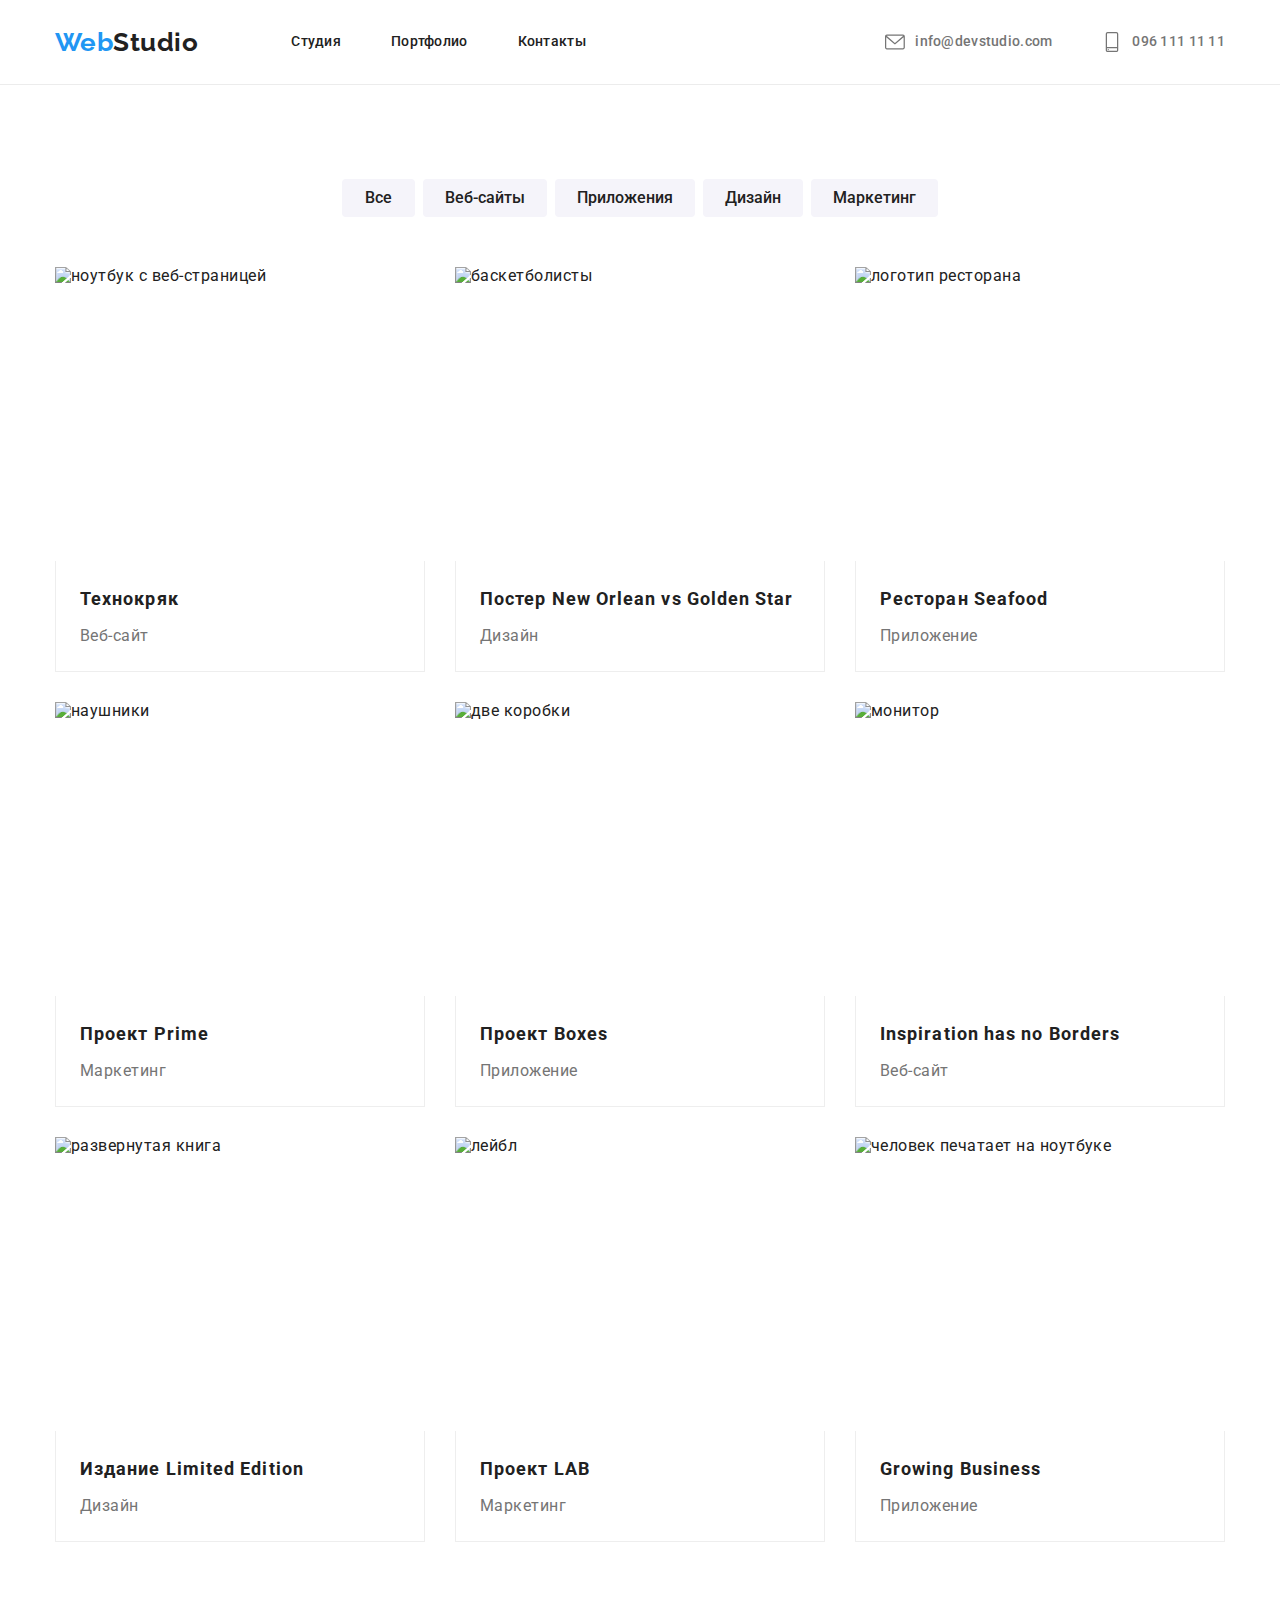
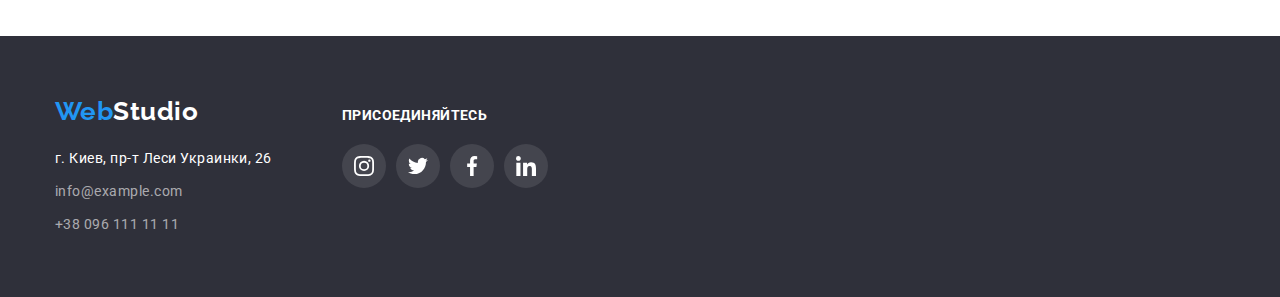
==== portfolio.html @ 80fe4517 "goit-markup-hw-04" ====
<!DOCTYPE html>
<html lang="ru">
    <head>
        <meta charset="UTF-8" />
        <meta name="viewport" content="width=device-width, initial-scale=1.0" />
        <title>Document</title>
        <link rel="preconnect" href="https://fonts.googleapis.com">
        <link rel="preconnect" href="https://fonts.gstatic.com" crossorigin>
        <link
            href="https://fonts.googleapis.com/css2?family=Raleway:wght@700&family=Roboto:wght@400;500;700;900&display=swap"
            rel="stylesheet">
        <link rel="stylesheet"
            href="https://cdnjs.cloudflare.com/ajax/libs/modern-normalize/1.1.0/modern-normalize.min.css">
        <link rel="stylesheet" href="./css/styles.css">
    </head>
    <body>
        <!-- Шапка сайта -->
        <header class="page-header">
            <div class="container header-nav">
                <a href="./index.html" lang="en" class="header-logo">Web<span class="black">Studio</span></a>
                <ul class="site-nav list">
                    <li class="item"><a href="./index.html" class="link">Студия</a></li>
                    <li class="item"><a href="./portfolio.html" class="link">Портфолио</a></li>
                    <li class="item"><a href="" class="link">Контакты</a></li>
                </ul>
                <nav class="contact">
                    <ul class="contact list">
                        <li class="item">
                            <a href="mailto:info@devstudio.com" lang="en" class="link">
                                <div class="envelope">
                                    <svg class="icon-envelope">
                                        <use href="./image/icons.svg#icon-envelope">
                                        </use>
                                    </svg>
                                    info@devstudio.com
                                </div>
                            </a>
                        </li>
                        <li class="item">
                            <a href="tel:+380961111111" class="link">
                                <div class="smartphone">
                                    <svg class="icon-smartphone">
                                        <use href="./image/icons.svg#icon-smartphone">
                                        </use>
                                    </svg>
                                    <span class="text">096 111 11 11</span>
                                </div>
                            </a>
                        </li>
                    </ul>
                </nav>
            </div>
        </header>
        <main>
            <!--Портфолио-->
            <section class="section portfolio">
                <div class="container">
                    <h1 class="visually-hidden">Наше портфолио</h1>
                    <ul class="list portfolio-nav">
                        <li class="item"><button type="button" class="button button-portfolio">Все</button></li>
                        <li class="item"><button type="button" class="button button-portfolio">Веб-сайты</button></li>
                        <li class="item"><button type="button" class="button button-portfolio">Приложения</button></li>
                        <li class="item"><button type="button" class="button button-portfolio">Дизайн</button></li>
                        <li class="item"><button type="button" class="button button-portfolio">Маркетинг</button></li>
                    </ul>
                    <ul class="list content-list">
                        <li class="item">
                            <a href="" class="link">
                                <img src="./image/Portfolio/laptop.jpg" alt="ноутбук с веб-страницей" width="370"
                                    height="294">
                                <div class="portfolio-border">
                                    <h3>Технокряк</h3>
                                    <p>Веб-сайт</p>
                                </div>
                            </a>
                        </li>
                        <li class="item">
                            <a href="" class="link">
                                <img src="./image/Portfolio/basketball.jpg" alt="баскетболисты" width="370" height="294">
                                <div class="portfolio-border">
                                    <h3>Постер <span lang="en">New Orlean vs Golden Star</span></h3>
                                    <p>Дизайн</p>
                                </div>
                            </a>
                        </li>
                        <li class="item">
                            <a href="" class="link">
                                <img src="./image/Portfolio/seafood.jpg" alt="логотип ресторана" width="370" height="294">
                                <div class="portfolio-border">
                                    <h3>Ресторан <span lang="en">Seafood</span></h3>
                                    <p>Приложение</p>
                                </div>
                            </a>
                        </li>
                        <li class="item">
                            <a href="" class="link">
                                <img src="./image/Portfolio/headphone.jpg" alt="наушники" width="370" height="294">
                                <div class="portfolio-border">
                                    <h3>Проект <span lang="en">Prime</span></h3>
                                    <p>Маркетинг</p>
                                </div>
                            </a>
                        </li>
                        <li class="item">
                            <a href="" class="link">
                                <img src="./image/Portfolio/boxes.jpg" alt="две коробки" width="370" height="294">
                                <div class="portfolio-border">
                                    <h3>Проект <span lang="en">Boxes</span></h3>
                                    <p>Приложение</p>
                                </div>
                            </a>
                        </li>
                        <li class="item">
                            <a href="" class="link">
                                <img src="./image/Portfolio/monitor.jpg" alt="монитор" width="370" height="294">
                                <div class="portfolio-border">
                                    <h3><span lang="en">Inspiration has no Borders</span></h3>
                                    <p>Веб-сайт</p>
                                </div>
                            </a>
                        </li>
                        <li class="item">
                            <a href="" class="link">
                                <img src="./image/Portfolio/book.jpg" alt="развернутая книга" width="370" height="294">
                                <div class="portfolio-border">
                                    <h3>Издание <span lang="en">Limited Edition</span></h3>
                                    <p>Дизайн</p>
                                </div>
                            </a>
                        </li>
                        <li class="item">
                            <a href="" class="link">
                                <img src="./image/Portfolio/label.jpg" alt="лейбл" width="370" height="294">
                                <div class="portfolio-border">
                                    <h3>Проект <span lang="en">LAB</span></h3>
                                    <p>Маркетинг</p>
                                </div>
                            </a>
                        </li>
                        <li class="item">
                            <a href="" class="link">
                                <img src="./image/Portfolio/laptop-hand.jpg" alt="человек печатает на ноутбуке" width="370"
                                    height="294">
                                <div class="portfolio-border">
                                    <h3><span lang="en">Growing Business</span></h3>
                                    <p>Приложение</p>
                                </div>
                            </a>
                        </li>
                    </ul>
                </div>
            </section>
        </main>
    </body>
    <!--Футер-->
    <footer class="footer">
        <div class="container">
            <div class="footer-adress">
                <a href="" lang="en" class="footer-logo">Web<span class="white">Studio</span></a>
                <address class="footer-adress">
                    <ul class="list footer-list">                            <li class="item"><a href="" class="map"> г. Киев, пр-т Леси Украинки, 26 </a></li>
                        <li class="item"><a href="mailto:info@example.com" lang="en" class="nav">info@example.com</a></li>
                        <li class="item"><a href="tel:+380961111111" class="nav">+38 096 111 11 11</a></li>
                    </ul>
                </address>
            </div>
            <div class="footer-join">
                <h2 class="join-title">присоединяйтесь</h2>
                <ul class="list join-list">
                    <li class="item">
                        <a href="" class="link">
                            <svg class="join-social">
                                <use href="./image/icons.svg#icon-instagram">
                                </use>
                            </svg>
                        </a>
                    </li>
                    <li class="item">
                        <a href="" class="link">
                            <svg class="join-social">
                                <use href="./image/icons.svg#icon-twitter">
                                </use>
                            </svg>
                        </a>
                    </li>
                    <li class="item">
                        <a href="" class="link">
                            <svg class="join-social">
                                <use href="./image/icons.svg#icon-facebook">
                                </use>
                             </svg>
                        </a>
                    </li>
                    <li class="item">
                        <a href="" class="link">
                            <svg class="join-social">
                                <use href="./image/icons.svg#icon-linkedin">
                                </use>
                            </svg>
                        </a>
                    </li>
                </ul>
            </div>
        </div>
    </footer>
</html>
---- css/styles.css ----
:root {
  --primary-text-color: #212121;
  --secondary-text-color: #757575;
  --logo-color: #2196f3;
  --header-background-color: #ffffff;
  --benefits-background-color: #ffffff;
  --team-background-color: #f5f4fa;
  --footer-background-color: #2f303a;
  --accent-color: #2196f3;
  --footer-nav-color: rgba(255, 255, 255, 0.6);
  --button-color: #ffffff;
  --button-background-color: #2196f3;
  /*страница портфолио*/
  --button-back-portfolio-first: #f5f4fa;
  --button-col-portfolio-first: #212121;
  --button-back-portfolio-second: #2196f3;
  --button-col-portfolio-second: #ffffff;
}

/*сбросить точки в списках*/
.list {
  padding: 0;
  margin: 0;
  list-style: none;
}

body {
  font-family: roboto, raleway sans-serif;
  letter-spacing: 0.03em;

  color: var(--primary-text-color);
  background-color: var(--benefits-background-color);
}

h2 {
  font-weight: 700;
  font-size: 36px;
  line-height: 1.16;
  text-align: center;
}

img {
  display: block;
  height: auto;
  max-width: 100%;
}

svg {
  fill: currentColor;
}

.icon {
  fill: currentColor;
}

.visually-hidden {
  position: absolute;
  white-space: nowrap;
  width: 1px;
  height: 1px;
  overflow: hidden;
  border: 0;
  padding: 0;
  clip: rect(0 0 0 0);
  clip-path: inset(50%);
  margin: -1px;
}

.container {
  width: 1200px;
  padding-left: 15px;
  padding-right: 15px;
  margin-left: auto;
  margin-right: auto;
}

/*ХЕДЕР*/

.page-header {
  border-bottom: 1px solid #ececec;
  background-color: var(--header-background-color);
}

.header-nav {
  display: flex;
  align-items: center;
}

.header-logo {
  margin-right: 93px;

  font-family: Raleway;
  font-weight: 700;
  font-size: 26px;
  line-height: 1.19;

  color: var(--logo-color);
  text-decoration: none;
}

.black {
  color: #212121;
}

.white {
  color: #ffffff;
}

.site-nav {
  display: flex;
}

.site-nav .item:not(:last-child) {
  margin-right: 50px;
}

.site-nav .link {
  display: block;
  padding-top: 32px;
  padding-bottom: 32px;

  font-weight: 500;
  font-size: 14px;
  line-height: 1.14;
  letter-spacing: 0.02em;

  color: var(--primary-text-color);
  text-decoration: none;
}

.site-nav .link:hover,
.site-nav .link:focus {
  color: var(--accent-color);
  text-decoration: none;
}

.contact {
  display: flex;
  margin-left: auto;
}

.contact .item:not(:last-child) {
  margin-right: 50px;
}

.contact .link {
  display: block;
  padding-top: 32px;
  padding-bottom: 32px;

  font-weight: 500;
  font-size: 14px;
  line-height: 1.14;
  letter-spacing: 0.02em;

  color: var(--secondary-text-color);
  text-decoration: none;
}

.contact .link:hover,
.contact .link:focus {
  color: var(--accent-color);
  text-decoration: none;
}

.contact .link:hover .icon-envelope,
.contact .link:focus .icon-envelope {
  fill: var(--accent-color);
}

.envelope {
  display: flex;
  align-items: center;
}

.icon-envelope {
  height: 20px;
  width: 20px;
  margin-right: 10px;
  object-position: initial;
}

.smartphone {
  display: flex;
  align-items: center;
}

.icon-smartphone {
  height: 20px;
  width: 20px;
  margin-right: 10px;
  object-position: initial;
}

.contact .link:hover .icon-smartphone,
.contact .link:focus .icon-smartphone {
  fill: var(--accent-color);
}

/*Герой*/

.hero {
  height: 600px;
  max-width: 1600px;
  margin-left: auto;
  margin-right: auto;
  padding-top: 200px;
  padding-bottom: 200px;

  text-align: center;

  background-color: #2f303a;
  background-image: linear-gradient(to right, rgba(47, 48, 58, 0.4), rgba(47, 48, 58, 0.4)),
    url(../image/main/hero.jpg);
  background-size: cover;
  background-position: center;
  background-repeat: no-repeat;
}

.hero-title {
  margin-top: 0;
  margin-bottom: 30;

  font-weight: 900;
  font-size: 44px;
  line-height: 1.36;

  letter-spacing: 0.06em;
  text-transform: uppercase;

  color: #ffffff;
}

.button {
  display: inline-block;
  min-width: 73px;
  border: 0px solid transparent;

  font-family: roboto, sans-serif;
  cursor: pointer;
  border-radius: 4px;

  text-align: center;
}

.hero-button {
  padding: 10px 32px;

  font-weight: 700;
  font-size: 16px;
  line-height: 1.88;
  letter-spacing: 0.06em;

  color: var(--button-color);
  background-color: var(--button-background-color);
}

/*чем мы занимаемся 1*/

.section {
  padding-top: 94px;
  padding-bottom: 94px;
}

.benefits {
}

.benefits-list {
  display: flex;
  flex-wrap: wrap;
}

.benefits-list .item {
  width: 270px;
  margin-right: 30px;
}

.benefits-list .item:last-child {
  margin-right: 0;
}

.benefits-icon {
  display: flex;
  justify-content: center;
  align-items: center;

  height: 120px;
  width: 270px;
  background-color: #f5f4fa;
}

.advertising {
  height: 70px;
  width: 70px;

  background-position: center;
}

.benefits-list .title {
  margin-top: 30px;
  margin-bottom: 10px;

  font-weight: 700;
  font-size: 14px;
  line-height: 1.14;
  text-transform: uppercase;
}

.benefits-list .text {
  margin-top: 0;
  margin-bottom: 0;

  font-size: 14px;
  line-height: 1.71;
  color: var(--secondary-text-color);
}

/*чем мы занимаемся 2*/

.specialization {
  padding-top: 0;
}

.specialization-title {
  margin-top: 0;
  margin-bottom: 50px;
}

.specialization-list {
  display: flex;
}

.specialization-list .item {
  margin-right: 30px;
}

.specialization-list .item:last-child {
  margin-right: 0;
}

/*наша команда*/

.team {
  background-color: var(--team-background-color);
}

.team-title {
  margin-top: 0;
  margin-bottom: 50px;
}

.team-list {
  display: flex;

  text-align: center;
}

.team-list .item {
  width: calc((100%-90px) / 4);
  margin-right: 30px;

  box-shadow: 0px 1px 3px rgba(0, 0, 0, 0.12), 0px 1px 1px rgba(0, 0, 0, 0.14),
    0px 2px 1px rgba(0, 0, 0, 0.2);
  border-radius: 0px 0px 4px 4px;

  background-color: #ffffff;
}

.team-list .item:last-child {
  margin-right: 0;
}

.team-border {
  padding-top: 30px;
  padding-bottom: 30px;
}

.team-list .item h3 {
  margin-top: 0;
  margin-bottom: 10px;

  font-weight: 500;
  font-size: 16px;
  line-height: 1.27;

  text-align: center;
}

.team-list .item p {
  margin-top: 0;
  margin-bottom: 0;
  padding-bottom: 16px;

  font-size: 16px;
  line-height: 1.19;

  text-align: center;

  color: var(--secondary-text-color);
}

.team-social {
  display: inline-flex;
}

.team-social .item {
  border-radius: 50%;

  box-shadow: none;
}

.team-social .item:not(:last-child) {
  margin-right: 10px;
}

.team-social .link {
  display: flex;
  justify-content: center;
  align-items: center;

  height: 44px;
  width: 44px;

  border-radius: 50%;

  cursor: pointer;
}

.team-social .link:hover,
.team-social .link:focus {
  background-color: var(--accent-color);
}

.team-social .link:hover .team-icon,
.team-social .link:focus .team-icon {
  fill: #ffffff;
}

.team-icon {
  height: 20px;
  width: 20px;
  fill: #afb1b8;
}

/*Постоянные клиенты*/

.customers-title {
  margin-top: 0;
  margin-bottom: 50px;

  letter-spacing: 0.03em;
}

.customers-list {
  display: flex;
}

.customers-list .item {
  margin-right: 30px;
  border-radius: 4px;
}

.customers-list .item:last-child {
  margin-right: 0;
}

.customers-list .link {
  display: flex;
  justify-content: center;
  align-items: center;

  height: 92px;
  width: 170px;

  border: 1px solid #afb1b8;
  box-sizing: border-box;
  border-radius: 4px;
}

.customers-list .link:hover,
.customers-list .link:focus {
  border-color: var(--accent-color);
}

.customers-list .link:hover .cliet-icon,
.customers-list .link:focus .cliet-icon {
  fill: var(--accent-color);
}

.cliet-icon {
  height: 60px;
  width: 106px;

  fill: #afb1b8;
}

/*ФУТЕР*/

.footer {
  padding-top: 60px;
  padding-bottom: 60px;

  background-color: var(--footer-background-color);
}

.footer .container {
  display: flex;
  align-items: baseline;
}

.footer-logo {
  display: block;
  margin-top: 0;
  margin-bottom: 20px;

  font-family: Raleway;
  font-weight: 700;
  font-size: 26px;
  line-height: 1.19;

  color: var(--logo-color);
  text-decoration: none;
}

.footer-adress {
  display: inline-block;
  font-size: 14px;
  line-height: 1.71;
  font-style: normal;
}

.footer-list .item:not(:last-child) {
  margin-bottom: 9px;
}

.footer-adress .map {
  margin-top: 0;

  color: #ffffff;
  text-decoration: none;
}

.footer-adress .nav {
  color: var(--footer-nav-color);
  text-decoration: none;
}

.footer-list .map:hover,
.footer-list .map:focus {
  color: var(--accent-color);
  text-decoration: none;
}

.footer-list .nav:focus,
.footer-list .nav:hover {
  color: var(--accent-color);
  text-decoration: none;
}

.footer-join {
  display: inline-block;

  margin-left: 70px;
}

.join-title {
  margin-top: 0;
  margin-bottom: 20px;

  font-size: 14px;
  line-height: 1, 14;
  letter-spacing: 0.03em;
  text-transform: uppercase;
  text-align: left;

  color: #ffffff;
}

.join-list {
  display: flex;
  margin-top: 0;
  margin-bottom: 0;
}

.join-list .item {
  height: 44px;
  width: 44px;
  border-radius: 50%;

  background-color: rgba(255, 255, 255, 0.1);
}

.join-list .item:not(:last-child) {
  margin-right: 10px;
}

.join-list .link {
  display: flex;
  justify-content: center;
  align-items: center;

  height: 44px;
  width: 44px;
  border-radius: 50%;

  cursor: pointer;
}

.join-list .link:focus,
.join-list .link:hover {
  background-color: var(--accent-color);
}

.join-social {
  height: 20px;
  width: 20px;
  fill: #ffffff;
}

/*СТРАНИЦА-ПОРТФОЛИО*/

.portfolio {
}

.portfolio-nav {
  display: flex;
  justify-content: center;
  margin-bottom: 50px;
}

.portfolio-nav .item.item:not(:last-child) {
  padding-right: 8px;
}

.button-portfolio {
  padding: 6px 22px;
  border-radius: 4px;

  font-weight: 500;
  font-size: 16px;
  line-height: 1.63;

  color: var(--button-col-portfolio-first);
  background-color: var(--button-back-portfolio-first);
}

.button-portfolio:hover,
.button-portfolio:focus {
  color: var(--button-col-portfolio-second);
  background-color: var(--button-back-portfolio-second);

  box-shadow: 0px 3px 1px rgba(0, 0, 0, 0.1), 0px 1px 2px rgba(0, 0, 0, 0.08),
    0px 2px 2px rgba(0, 0, 0, 0.12);

  border-radius: 4px;
}

.content-list {
  display: flex;
  flex-wrap: wrap;
}

.content-list .item {
  width: 370px;
  margin-right: 30px;
  margin-bottom: 30px;
}

.content-list .item:hover {
  box-shadow: 0px 1px 1px rgba(0, 0, 0, 0.12), 0px 4px 4px rgba(0, 0, 0, 0.06),
    1px 4px 6px rgba(0, 0, 0, 0.16);
}

.content-list .item:nth-child(3n) {
  margin-right: 0;
}

.content-list .item:nth-last-child(-n + 3) {
  margin-bottom: 0;
}

.content-list .link {
  text-decoration: none;
  color: var(--primary-text-color);
}

.portfolio-border {
  box-sizing: border-box;

  padding-top: 20px;
  padding-right: 24px;
  padding-bottom: 20px;
  padding-left: 24px;
  border: 1px solid #eeeeee;
  border-top: 0;

  background: #ffffff;
}

.content-list .item h3 {
  margin-top: 0px;
  margin-bottom: 4px;

  font-weight: 700;
  font-size: 18px;
  line-height: 2;

  letter-spacing: 0.06em;
}

.content-list .item p {
  margin-top: 0;
  margin-bottom: 0;

  font-size: 16px;
  line-height: 1.88;

  color: var(--secondary-text-color);
}
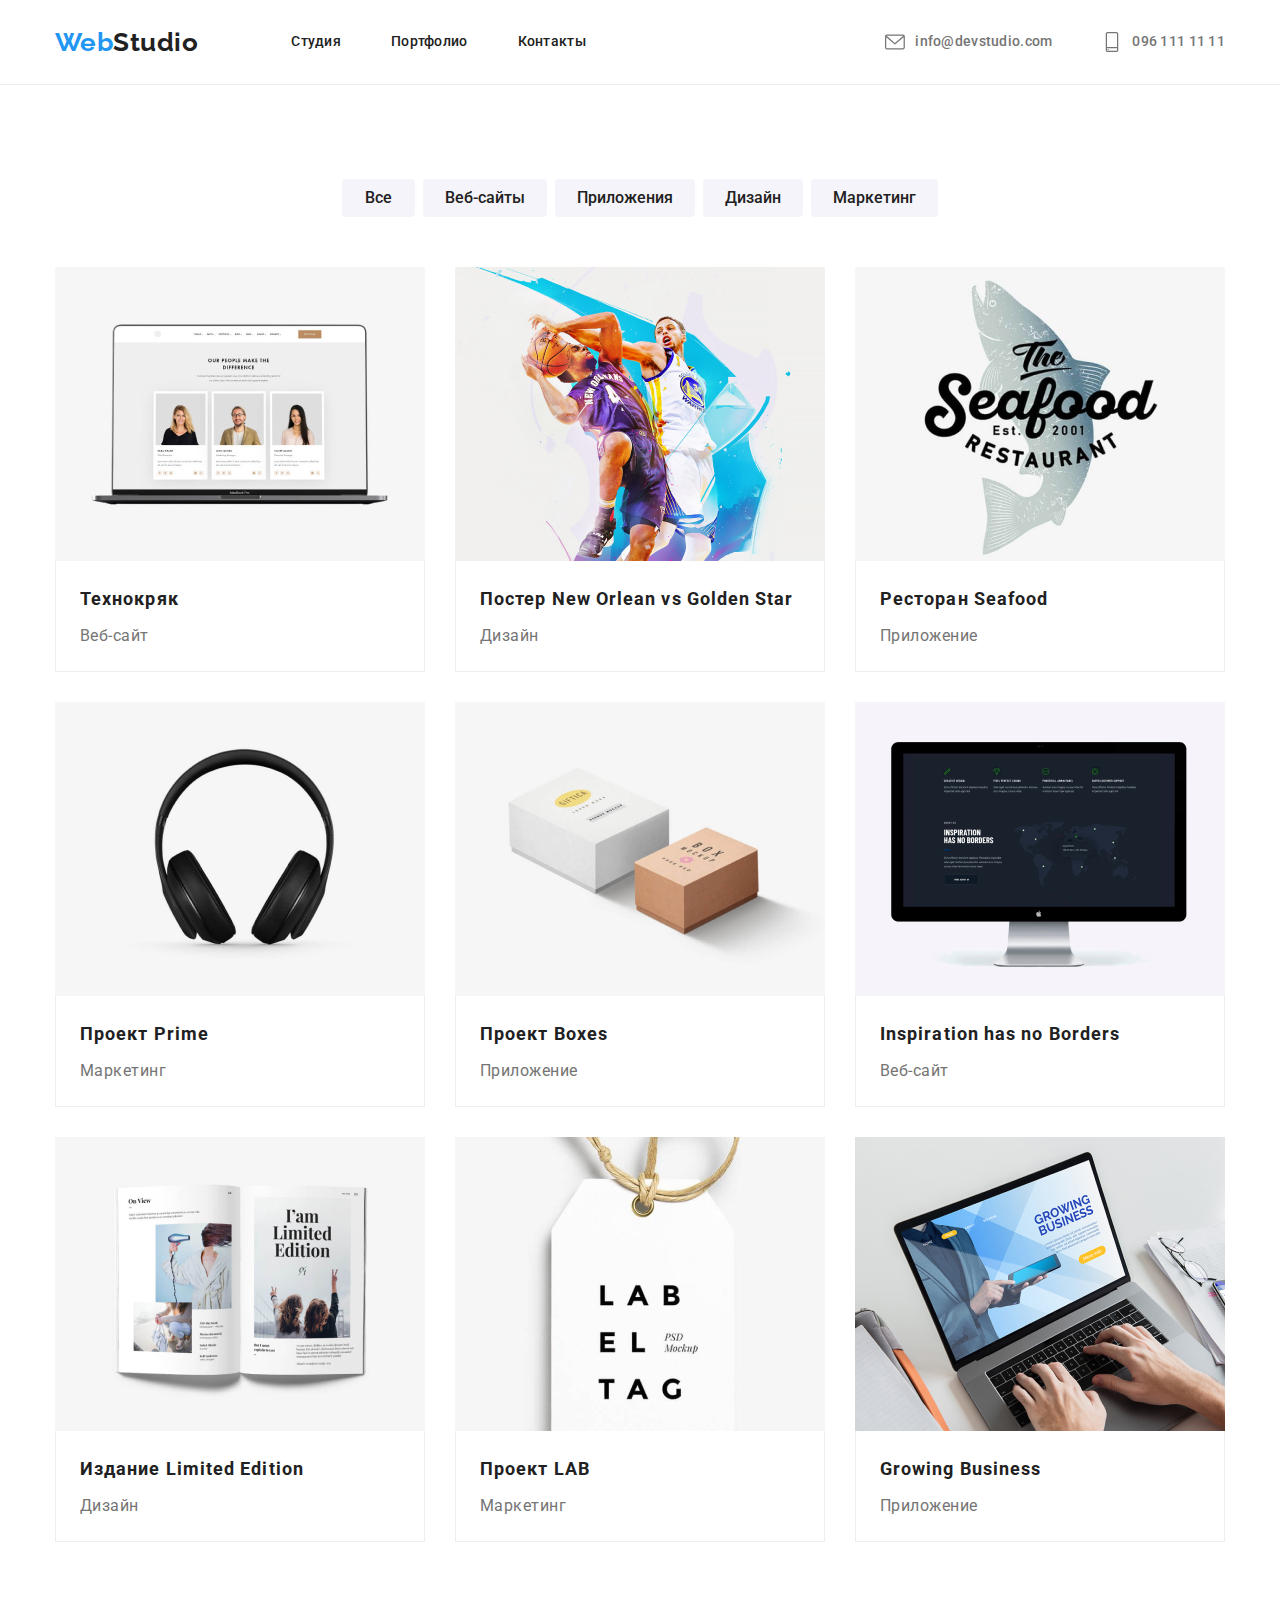
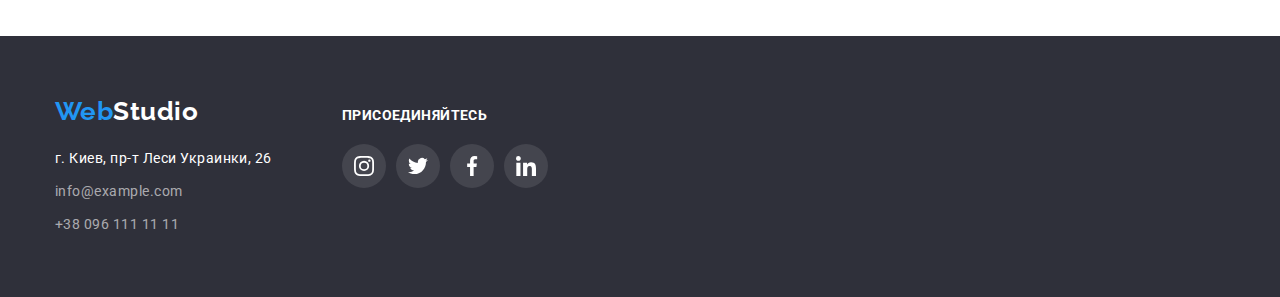
==== commit e63de115: "goit-markup-hw-04" ====
--- a/portfolio.html
+++ b/portfolio.html
@@ -66,7 +66,7 @@
                     <ul class="list content-list">
                         <li class="item">
                             <a href="" class="link">
-                                <img src="./image/Portfolio/laptop.jpg" alt="ноутбук с веб-страницей" width="370"
+                                <img src="./image/portfolio/laptop.jpg" alt="ноутбук с веб-страницей" width="370"
                                     height="294">
                                 <div class="portfolio-border">
                                     <h3>Технокряк</h3>
@@ -76,7 +76,7 @@
                         </li>
                         <li class="item">
                             <a href="" class="link">
-                                <img src="./image/Portfolio/basketball.jpg" alt="баскетболисты" width="370" height="294">
+                                <img src="./image/portfolio/basketball.jpg" alt="баскетболисты" width="370" height="294">
                                 <div class="portfolio-border">
                                     <h3>Постер <span lang="en">New Orlean vs Golden Star</span></h3>
                                     <p>Дизайн</p>
@@ -85,7 +85,7 @@
                         </li>
                         <li class="item">
                             <a href="" class="link">
-                                <img src="./image/Portfolio/seafood.jpg" alt="логотип ресторана" width="370" height="294">
+                                <img src="./image/portfolio/seafood.jpg" alt="логотип ресторана" width="370" height="294">
                                 <div class="portfolio-border">
                                     <h3>Ресторан <span lang="en">Seafood</span></h3>
                                     <p>Приложение</p>
@@ -94,7 +94,7 @@
                         </li>
                         <li class="item">
                             <a href="" class="link">
-                                <img src="./image/Portfolio/headphone.jpg" alt="наушники" width="370" height="294">
+                                <img src="./image/portfolio/headphone.jpg" alt="наушники" width="370" height="294">
                                 <div class="portfolio-border">
                                     <h3>Проект <span lang="en">Prime</span></h3>
                                     <p>Маркетинг</p>
@@ -103,7 +103,7 @@
                         </li>
                         <li class="item">
                             <a href="" class="link">
-                                <img src="./image/Portfolio/boxes.jpg" alt="две коробки" width="370" height="294">
+                                <img src="./image/portfolio/boxes.jpg" alt="две коробки" width="370" height="294">
                                 <div class="portfolio-border">
                                     <h3>Проект <span lang="en">Boxes</span></h3>
                                     <p>Приложение</p>
@@ -112,7 +112,7 @@
                         </li>
                         <li class="item">
                             <a href="" class="link">
-                                <img src="./image/Portfolio/monitor.jpg" alt="монитор" width="370" height="294">
+                                <img src="./image/portfolio/monitor.jpg" alt="монитор" width="370" height="294">
                                 <div class="portfolio-border">
                                     <h3><span lang="en">Inspiration has no Borders</span></h3>
                                     <p>Веб-сайт</p>
@@ -121,7 +121,7 @@
                         </li>
                         <li class="item">
                             <a href="" class="link">
-                                <img src="./image/Portfolio/book.jpg" alt="развернутая книга" width="370" height="294">
+                                <img src="./image/portfolio/book.jpg" alt="развернутая книга" width="370" height="294">
                                 <div class="portfolio-border">
                                     <h3>Издание <span lang="en">Limited Edition</span></h3>
                                     <p>Дизайн</p>
@@ -130,7 +130,7 @@
                         </li>
                         <li class="item">
                             <a href="" class="link">
-                                <img src="./image/Portfolio/label.jpg" alt="лейбл" width="370" height="294">
+                                <img src="./image/portfolio/label.jpg" alt="лейбл" width="370" height="294">
                                 <div class="portfolio-border">
                                     <h3>Проект <span lang="en">LAB</span></h3>
                                     <p>Маркетинг</p>
@@ -139,7 +139,7 @@
                         </li>
                         <li class="item">
                             <a href="" class="link">
-                                <img src="./image/Portfolio/laptop-hand.jpg" alt="человек печатает на ноутбуке" width="370"
+                                <img src="./image/portfolio/laptop-hand.jpg" alt="человек печатает на ноутбуке" width="370"
                                     height="294">
                                 <div class="portfolio-border">
                                     <h3><span lang="en">Growing Business</span></h3>
